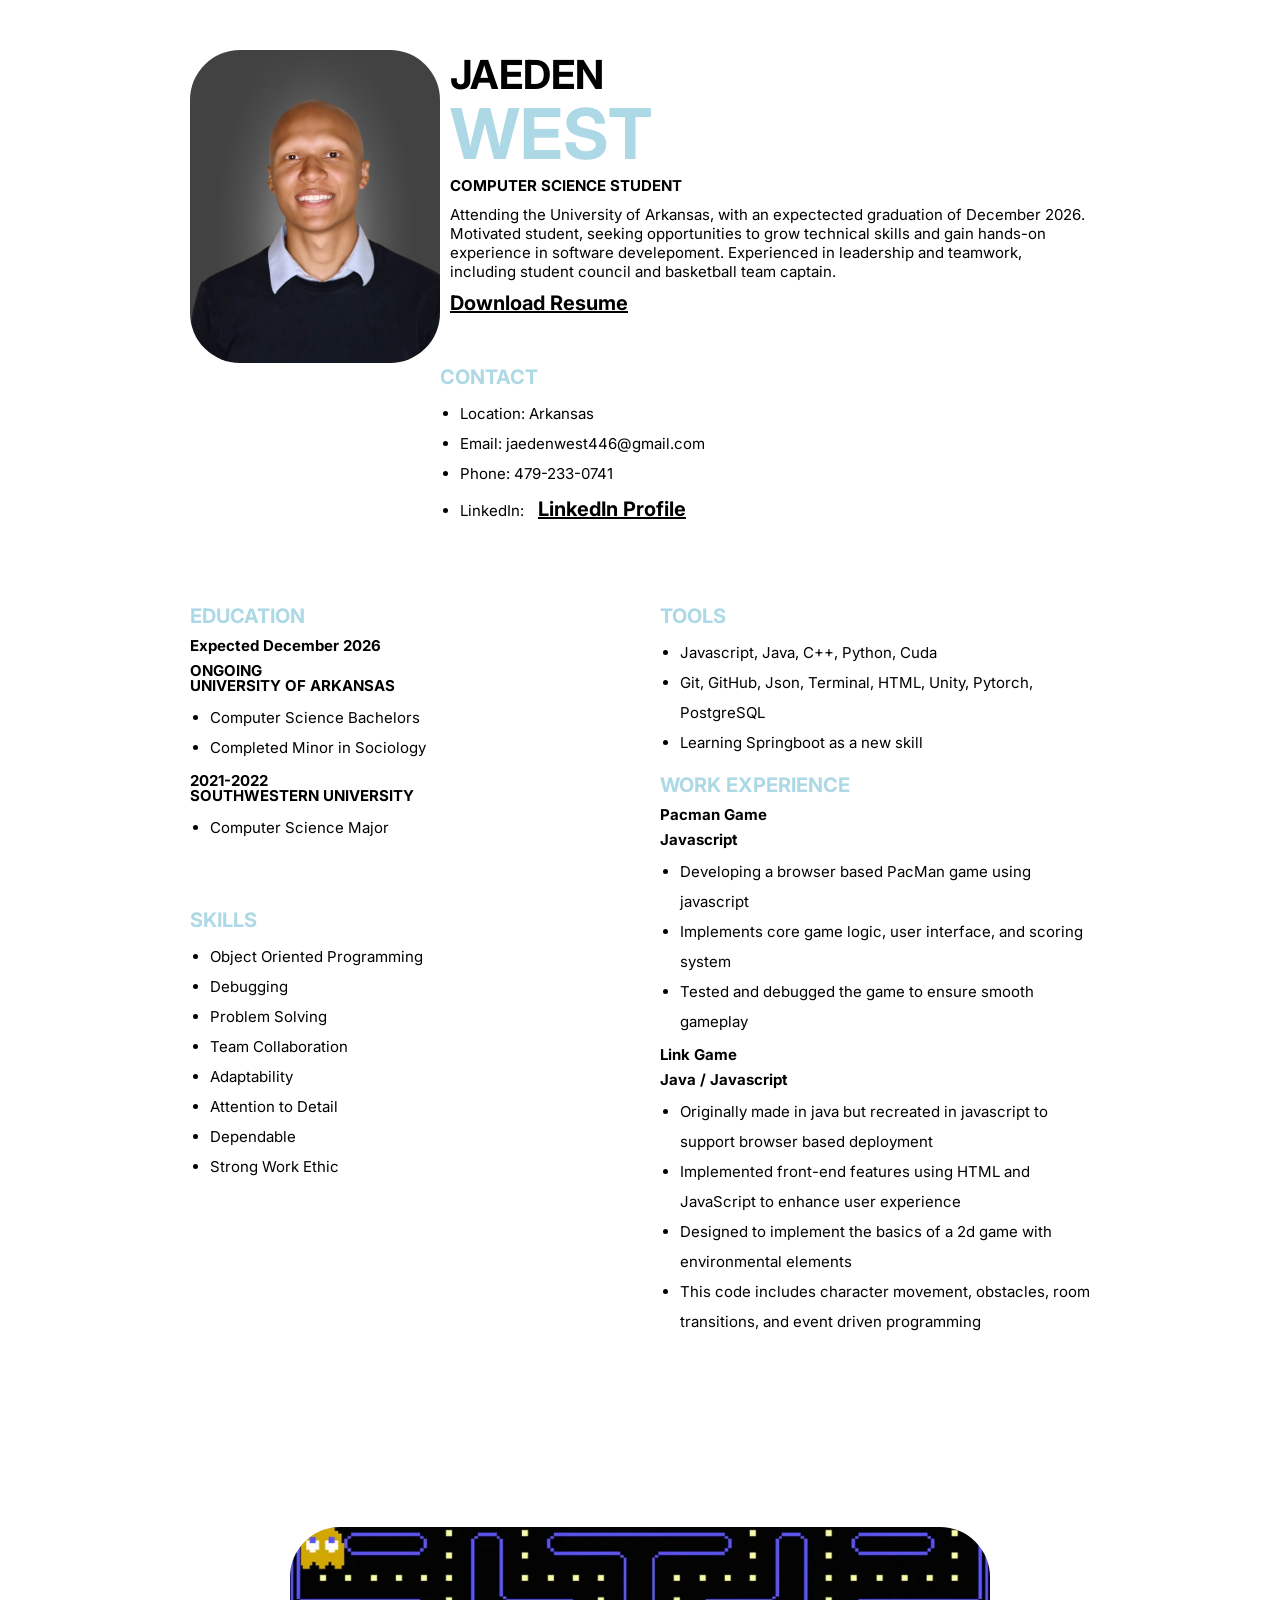
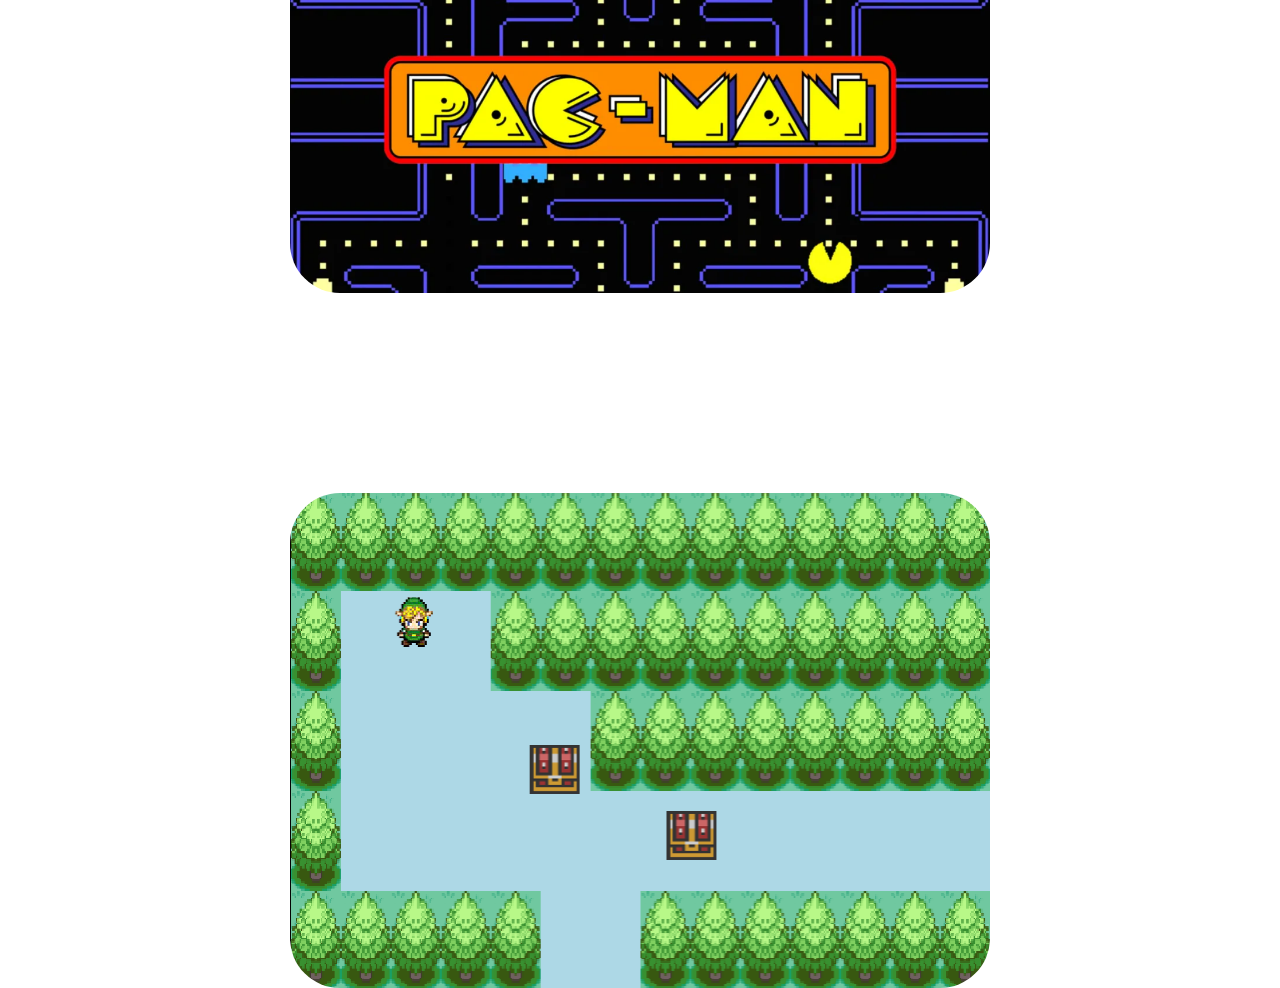
==== index.html @ 9f45ef98 "Headshot update" ====
<!-- Jaeden West-->
<!DOCTYPE html>
<html lang="en">
  <head>
    <meta charset="UTF-8" />
    <meta name="viewport" content="width=device-width, initial-scale=1.0" />
    <meta name="description" content="This is Jaeden West's Resume" />
    <title>Jaeden's Resume</title>
    <link rel="stylesheet" href="Resume/Resume.css" />
  </head>
  <body>
    <div class="container">
      <div class="profile">
        <div class="profile_container">
          <div class="profile_profileImg">
            <img src="Resume/images/Headshot.jpg" alt="Headshot Image" />
          </div>
          <div>
            <h1 class="profile_name">
              <span class="profile_name_firstName">Jaeden</span>
              <span class="profile_name_lastName">West </span>
            </h1>
            <p class="profile_title">Computer Science Student</p>
            <p class="bio">
              Attending the University of Arkansas, with an expectected graduation of
              December 2026. Motivated student, seeking opportunities to grow technical skills
              and gain hands-on experience in software develepoment. 
              Experienced in leadership and teamwork, including 
              student council and basketball team captain.
            </p>
            <a
              class="downloadbutton"
              href="Resume/images/blueResume.pdf"
              download="Resume.pdf"
              >Download Resume</a
            >
            <div class="ContactInfo">
          <h3 class="title">Contact</h3>
          <ul class="bulletpoint_style bio">
            <li>Location: Arkansas</li>
            <li>Email: jaedenwest446@gmail.com </li>
            <li>Phone: 479-233-0741</li>
            <li>LinkedIn: <a href="https://www.linkedin.com/in/jaeden-west-667227360/">LinkedIn Profile</a></li>

          </ul>
        </div>
          </div>
        </div>
      </div>
      <div class = "group-1">
        <div class="Education">
          <h3 class="title">Education</h3>
          <div class="education_item">
            <h4 class="subtitle">Expected December 2026
              <br> 
            </h4>

          </div>
            <div class="education_item">
            <h4 class="subtitle">ONGOING
              <br> UNIVERSITY OF ARKANSAS
              <ul class="bulletpoint_style bio">
              <li>Computer Science Bachelors</li>
              <li>Completed Minor in Sociology</li>
              </ul>
            </h4>
          </div>
            <div class="education_item">
            <h4 class="subtitle">2021-2022
              <br> SOUTHWESTERN UNIVERSITY
              <ul class="bulletpoint_style bio">
              <li>Computer Science Major</li>
              </ul>
            </h4>            
          </div>
        </div>
        <div class="Skills">
          <h3 class="title">Skills</h3>
          <ul class="bulletpoint_style bio">
            <li> Object Oriented Programming</li>
            <li> Debugging</li>
            <li> Problem Solving</li>
            <li> Team Collaboration</li>
            <li> Adaptability</li>
            <li> Attention to Detail</li>
            <li> Dependable</li>
            <li> Strong Work Ethic</li>
          
          </div>
      </div>
        <div class="group-2">
          <div class="Tools"> 
            <h3 class="title">Tools</h3>
            <ul class="bulletpoint_style bio">
              <li> Javascript, Java, C++, Python, Cuda</li>
              <li> Git, GitHub, Json, Terminal, HTML, Unity, Pytorch, PostgreSQL</li>
              <li> Learning Springboot as a new skill</li>
            </ul>
          </div>
          <div class="WorkEx">
            <h3 class="title">Work Experience</h3>
            <h4 class="subtitle">Pacman Game</h4>
            <h5 class="subtitle">Javascript</h5>
            <ul class="bulletpoint_style bio">
              <li>Developing a browser based PacMan game using javascript</li>
              <li>Implements core game logic, user interface, and scoring system</li>
              <li>Tested and debugged the game to ensure smooth gameplay</li>
            </ul>
            <h4 class="subtitle">Link Game</h4>
            <h5 class="subtitle">Java / Javascript</h5>
            <ul class="bulletpoint_style bio">
              <li>Originally made in java but recreated in javascript to support browser based deployment</li>
              <li>Implemented front-end features using HTML and JavaScript to enhance user experience</li>
              <li>Designed to implement the basics of a 2d game with environmental elements</li>
              <li>This code includes character movement, obstacles, room transitions, and event driven programming</li>
          </div>
      </div>
        <div class = "group-3">
        
      </div>
    </div>
    <div class="pacman_startImg">
      <img
        src="Resume/images/pacman_startImg.webp"
        alt="PacMan Game Image"
        usemap="#PacManMap"
      />
      <map name="PacManMap">
        <area
          shap="rect"
          coords="0,1,1200, 628"
          alt="PacMan Image"
          href="Game/PacMan/PacMan.html" 
        />
      </map>
    </div>
    <div class="link_startImg">
      <img
        src="Resume/images/link_startImg.png"
        alt="Link Game Image"
        usemap="#LinkMap"
      />
      <map name="LinkMap">
        <area
          shap="rect"
          coords="0,1,1200, 628"
          alt="Link Image"
          href="Game/Link/Link.html"
        />
    </div>
  </body>
</html>
---- Resume/Resume.css ----
@import url('https://fonts.googleapis.com/css2?family=Inter:ital,opsz,wght@0,14..32,100..900;1,14..32,100..900&display=swap');
*{
    padding: 0;
    margin: 0;
    box-sizing: border-box;
}

:root{
    --primary-color: #7ca5ca;
    --secondary-color: #ffffff;
    --font-family: 'Inter', sans-serif;
}

html{
    font-size: 10px;

}
body{
    font-family:Inter, sans-serfif;
    
}

/* common styles */
img{
        width: 100%;
        border-radius: 50px;
        float: left;
        margin-right: 10px;
}
a{
    margin-left: 1rem;
    text-decoration: underline;
    color: black;
    font-weight: bold;
    font-size: 2rem;

}
.bio{
    margin-top: 1rem;
    margin-left: 1rem;
    font-size: 1.5rem;
    font-weight: 400;

}

/* layout */
.container{
    max-width: 1000px;
    width: 90%;
    margin: 0 auto;
    display: grid;
    padding: 5rem;
    grid-template-columns: 1fr 1fr;
    gap: 4rem;
}

@media only screen and (max-width: 768px){
    .container{
       width: 100%;
       padding: 2rem;

    }
}

.profile{
    grid-column: 1 / -1;
    margin-bottom: 2rem;
}
/* profile */
.profile_container{
    display: flex;
    gap:2 rem;
}
.profile_profileImg{
    max-width: 250px;
}
.pacman_startImg{
    display: grid;
    border-radius: 0px;
    max-width: 700px;
    margin-left: auto;
    margin-right: auto;
    margin-top: 10rem;
    margin-bottom: 20rem;
}
.link_startImg{
    display: grid;
    border-radius: 0px;
    max-width: 700px;
    margin-left: auto;
    margin-right: auto;
    
}
.profile_name_firstName{
    color: black;
    font-weight: bold;
    font-size: clamp(2rem, 8vw, 4rem);
    text-transform:uppercase;
    display:block;
    margin-left: 1rem;
    margin-bottom: -0.8rem;
}
.profile_name_lastName{
    color: lightblue;
    margin-left: 1rem;
    font-weight: bold;
    font-size: clamp(2.5rem, 15vw, 7rem);
    text-transform:uppercase;
    display:block;
}
.profile_title{
    margin-left: 1rem;
    font-size: 1.5rem;
    font-weight: bold;
    text-transform:uppercase;
}

.title{
    margin-top: 1.5rem;
    color: lightblue;
    font-weight: 700;
    font-size: 2rem;
    text-transform: uppercase;
}
.downloadbutton{
    display: block;
    text-decoration: underline;
    margin-top: 1rem;
    margin-bottom: 5rem;

}

@media only screen and (max-width: 768px){
    .profile_container{
        flex-direction: column;
        align-items: center;
        text-align: center;
    }

}

.bulletpoint_style{
    margin-top: 1rem;
    margin-left: 2rem;
    line-height: 2;
}

.subtitle{
    margin-top: 1rem;
    line-height: 1;
    font-size: 1.5rem;
}

.group-1{
    display: flex;
    flex-direction: column;
    gap: 5rem;
}
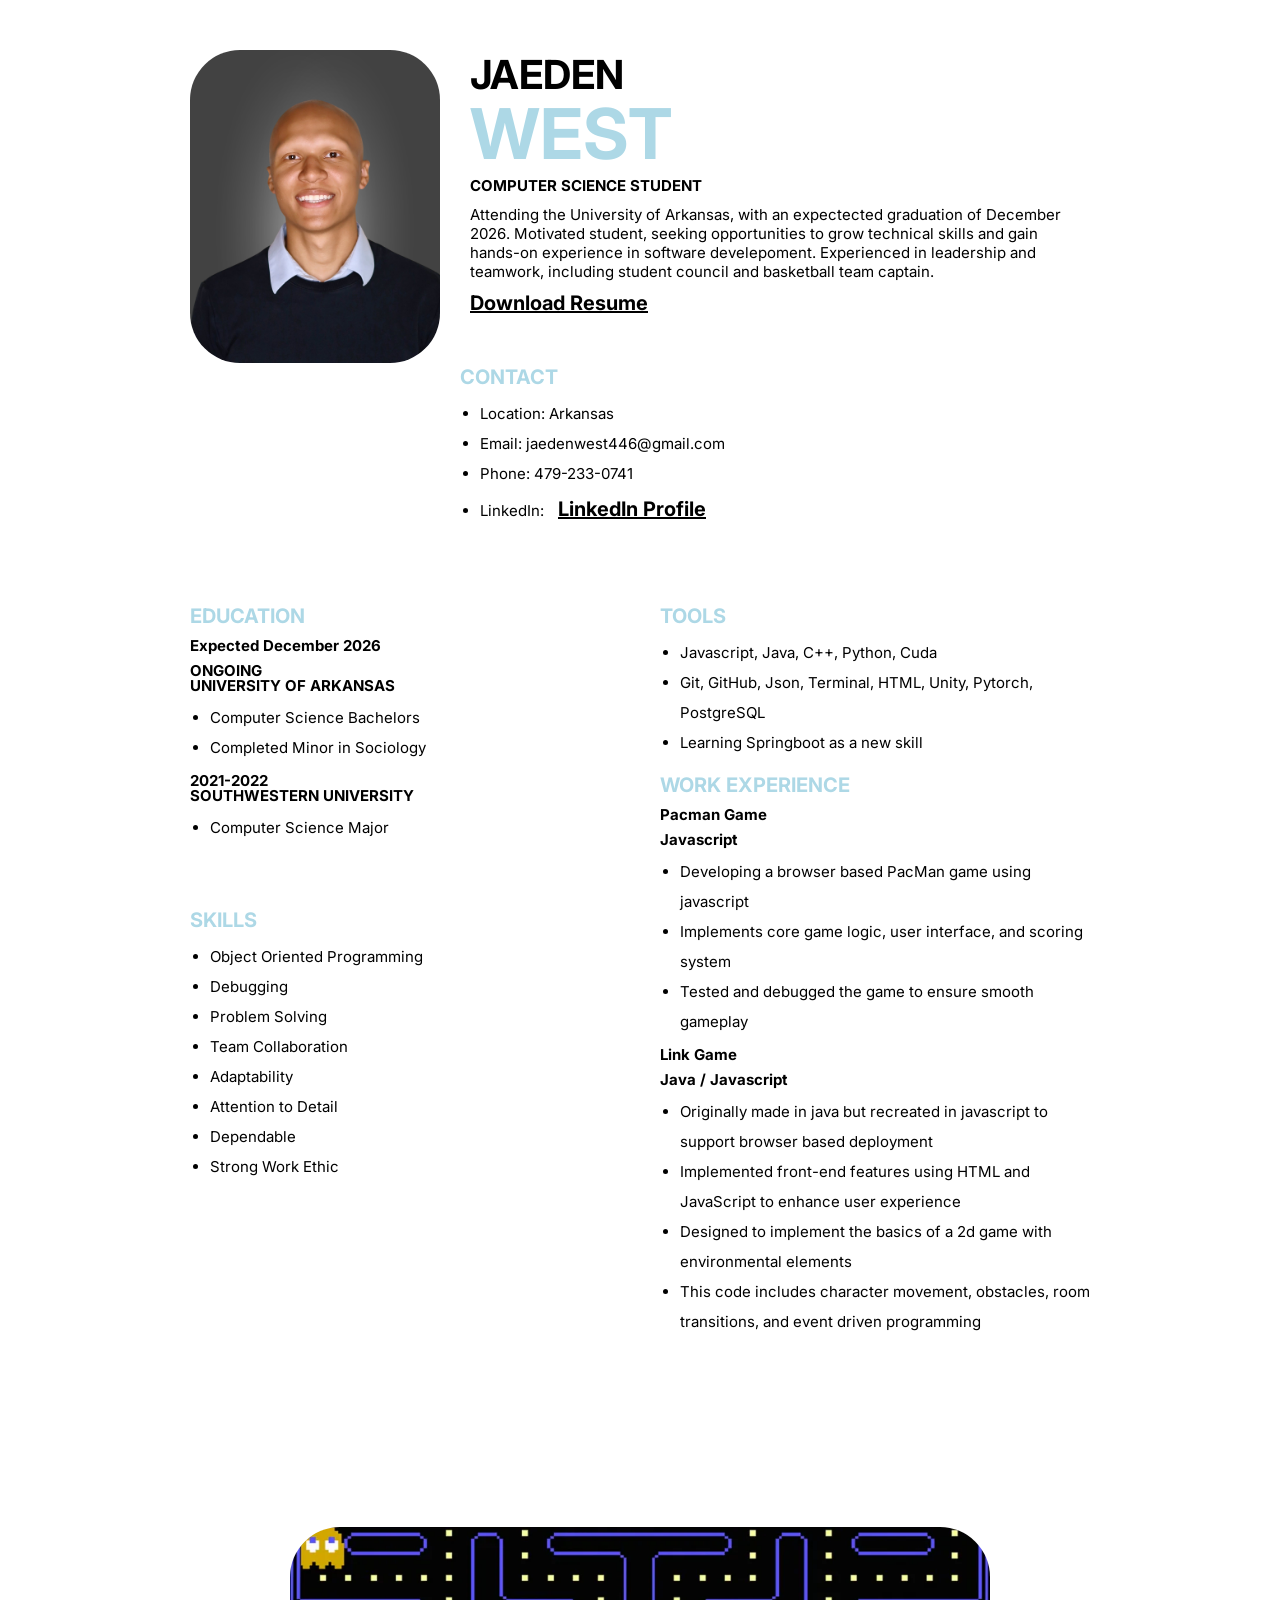
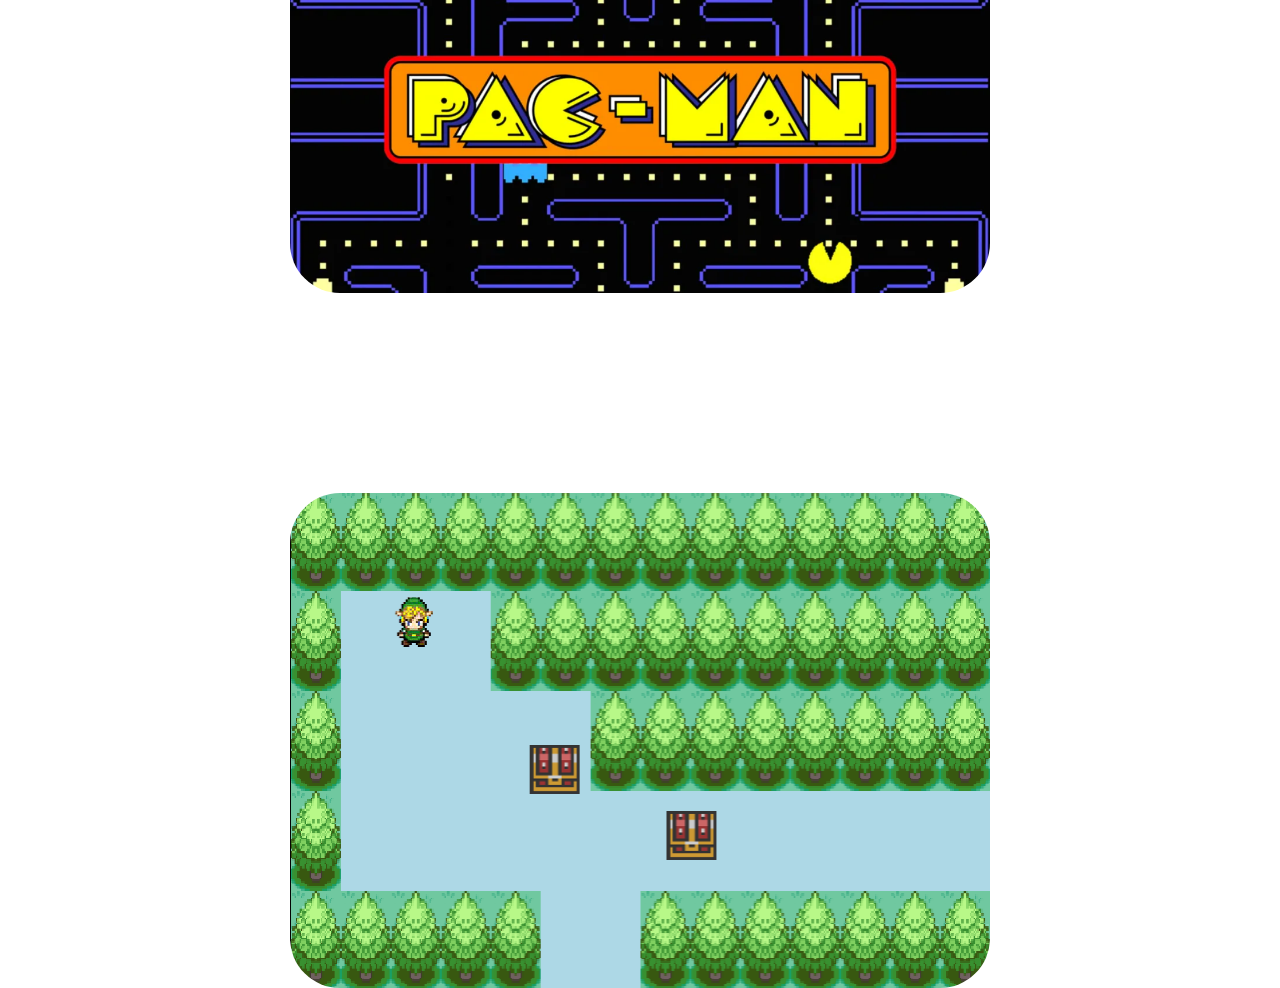
==== commit 17bc788e: "Fix typo in shape attribute for image maps" ====
--- a/index.html
+++ b/index.html
@@ -5,6 +5,12 @@
     <meta charset="UTF-8" />
     <meta name="viewport" content="width=device-width, initial-scale=1.0" />
     <meta name="description" content="This is Jaeden West's Resume" />
+        <!-- Open Graph (link preview settings) -->
+    <meta property="og:title" content="Jaeden's Resume" />
+    <meta property="og:image" content="https://JaedenWest.github.io/Resume/Resume/images/Headshot.jpg?v=2" />
+    <meta property="og:url" content="https://JaedenWest.github.io/JaedenWest/" />
+    <meta property="og:type" content="website" />
+    
     <title>Jaeden's Resume</title>
     <link rel="stylesheet" href="Resume/Resume.css" />
   </head>
@@ -127,7 +133,7 @@
       />
       <map name="PacManMap">
         <area
-          shap="rect"
+          shape="rect"
           coords="0,1,1200, 628"
           alt="PacMan Image"
           href="Game/PacMan/PacMan.html" 
@@ -142,7 +148,7 @@
       />
       <map name="LinkMap">
         <area
-          shap="rect"
+          shape="rect"
           coords="0,1,1200, 628"
           alt="Link Image"
           href="Game/Link/Link.html"
--- a/Resume/Resume.css
+++ b/Resume/Resume.css
@@ -8,7 +8,7 @@
 :root{
     --primary-color: #7ca5ca;
     --secondary-color: #ffffff;
-    --font-family: 'Inter', sans-serif;
+    --font-family: Inter, sans-serif;
 }
 
 html{
@@ -69,7 +69,7 @@
 /* profile */
 .profile_container{
     display: flex;
-    gap:2 rem;
+    gap: 2rem;
 }
 .profile_profileImg{
     max-width: 250px;
@@ -130,6 +130,7 @@
 
 }
 
+
 @media only screen and (max-width: 768px){
     .profile_container{
         flex-direction: column;
@@ -155,4 +156,4 @@
     display: flex;
     flex-direction: column;
     gap: 5rem;
-}+}
